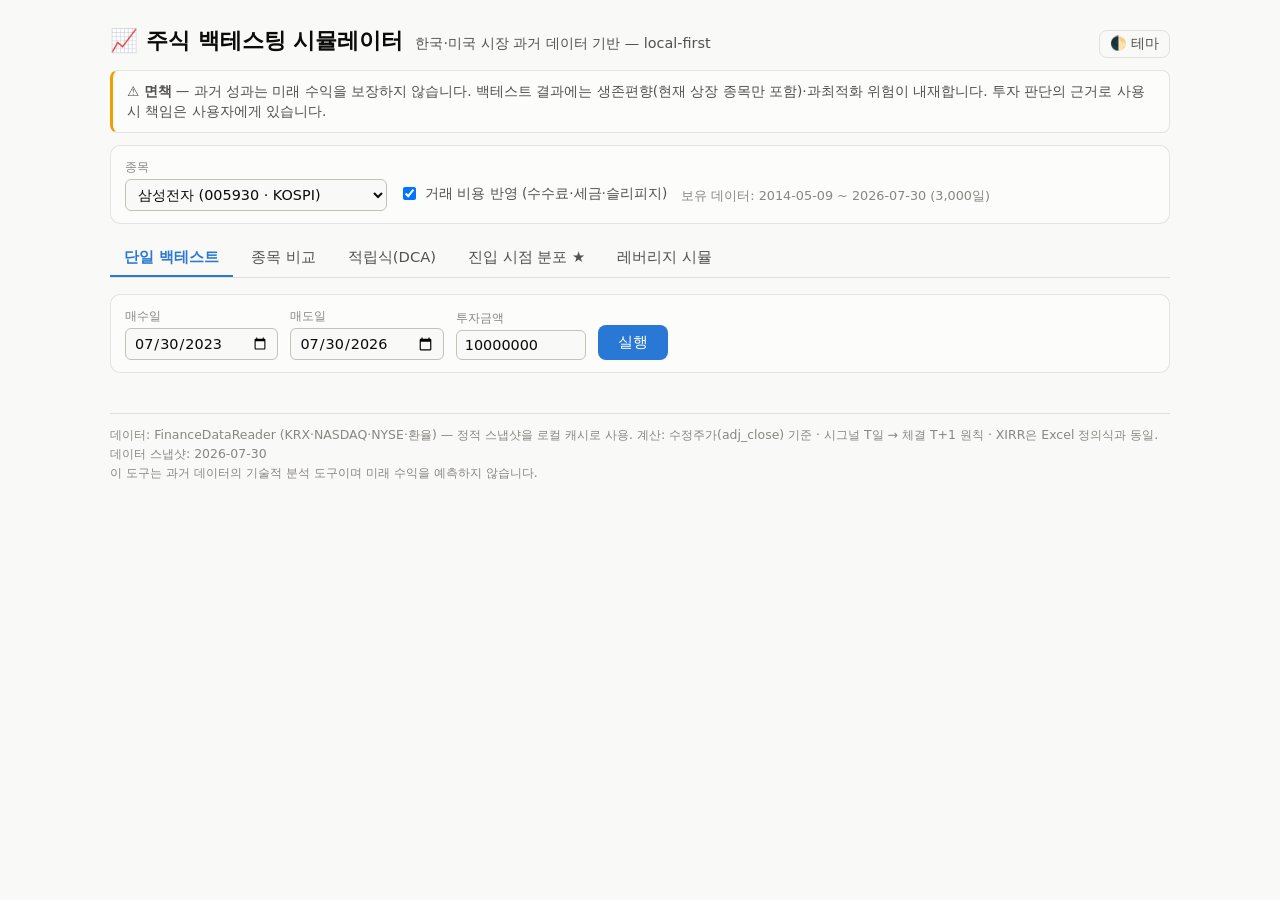
==== docs/index.html @ bcd96896 "주식 백테스팅 시뮬레이터 구현 + GitHub Pages 웹앱 명세서 기반 구현: - src/engine: 순수 계산 엔진 (metrics/backtest/dca/distribut" ====
<!DOCTYPE html>
<html lang="ko">
<head>
<meta charset="utf-8">
<meta name="viewport" content="width=device-width, initial-scale=1">
<title>주식 백테스팅 시뮬레이터</title>
<link rel="stylesheet" href="css/style.css">
<script src="js/plotly.min.js" charset="utf-8"></script>
</head>
<body>
<div class="wrap">
  <header>
    <h1>📈 주식 백테스팅 시뮬레이터</h1>
    <span class="sub">한국·미국 시장 과거 데이터 기반 — local-first</span>
    <button id="themeToggle" title="테마 전환">🌓 테마</button>
  </header>

  <div class="disclaimer">
    ⚠️ <strong>면책</strong> — 과거 성과는 미래 수익을 보장하지 않습니다.
    백테스트 결과에는 생존편향(현재 상장 종목만 포함)·과최적화 위험이 내재합니다.
    투자 판단의 근거로 사용 시 책임은 사용자에게 있습니다.
  </div>

  <div class="controls">
    <div class="field">
      <label for="tickerSel">종목</label>
      <select id="tickerSel"></select>
    </div>
    <label class="check"><input type="checkbox" id="useCosts" checked> 거래 비용 반영 (수수료·세금·슬리피지)</label>
    <span class="note" id="dataRange"></span>
  </div>

  <nav class="tabs" id="tabs">
    <button data-tab="bt" class="active">단일 백테스트</button>
    <button data-tab="cmp">종목 비교</button>
    <button data-tab="dca">적립식(DCA)</button>
    <button data-tab="dist">진입 시점 분포 ★</button>
    <button data-tab="lev">레버리지 시뮬</button>
  </nav>

  <!-- Phase 1: 단일 백테스트 -->
  <section class="panel active" id="panel-bt">
    <div class="controls">
      <div class="field"><label>매수일</label><input type="date" id="btBuy"></div>
      <div class="field"><label>매도일</label><input type="date" id="btSell"></div>
      <div class="field"><label>투자금액</label><input type="number" id="btAmount" value="10000000" step="1000000"></div>
      <button class="run-btn" id="btRun">실행</button>
    </div>
    <div id="btOut"></div>
  </section>

  <!-- Phase 2: 종목 비교 -->
  <section class="panel" id="panel-cmp">
    <p class="note">최대 4개 종목을 동일 시작점(=100)으로 정규화해 비교합니다. 통화가 섞이면 기준통화로 환산합니다.</p>
    <div class="pill-row" id="cmpPills"></div>
    <div class="controls">
      <div class="field"><label>시작일</label><input type="date" id="cmpStart"></div>
      <div class="field"><label>기준통화</label>
        <select id="cmpCcy"><option value="KRW">KRW</option><option value="USD">USD</option></select>
      </div>
      <button class="run-btn" id="cmpRun">비교 실행</button>
    </div>
    <div id="cmpOut"></div>
  </section>

  <!-- Phase 2: DCA -->
  <section class="panel" id="panel-dca">
    <div class="controls">
      <div class="field"><label>시작일</label><input type="date" id="dcaStart"></div>
      <div class="field"><label>종료일</label><input type="date" id="dcaEnd"></div>
      <div class="field"><label>주기</label>
        <select id="dcaFreq">
          <option value="monthly">매월</option>
          <option value="weekly">매주</option>
          <option value="quarterly">매분기</option>
        </select>
      </div>
      <div class="field"><label>회차당 금액</label><input type="number" id="dcaAmount" value="500000" step="100000"></div>
      <label class="check"><input type="checkbox" id="dcaFrac" checked> 소수점 매수 허용</label>
      <button class="run-btn" id="dcaRun">실행</button>
    </div>
    <div id="dcaOut"></div>
  </section>

  <!-- Phase 3: 분포 -->
  <section class="panel" id="panel-dist">
    <p class="note">"이 종목을 N개월 보유했다면?" — 과거 <em>모든</em> 진입 시점에 대해 백테스트하여
      단일 시나리오 체리피킹을 구조적으로 차단합니다.</p>
    <div class="controls">
      <div class="field"><label>보유기간 (개월)</label><input type="number" id="distMonths" value="12" min="1" max="120"></div>
      <button class="run-btn" id="distRun">분석 실행</button>
    </div>
    <div id="distOut"></div>
  </section>

  <!-- Phase 3: 레버리지 -->
  <section class="panel" id="panel-lev">
    <p class="note">일간 리밸런싱 구조를 재현해 <strong>변동성 감쇄(volatility decay)</strong>를 정량화합니다.
      "기초자산 × 배율"과 실제 레버리지 상품 성과의 괴리를 확인하세요.</p>
    <div class="controls">
      <div class="field"><label>배율</label>
        <select id="levX"><option value="1.5">1.5x</option><option value="2" selected>2x</option><option value="3">3x</option></select>
      </div>
      <div class="field"><label>연 보수 (%)</label><input type="number" id="levER" value="0.64" step="0.1"></div>
      <div class="field"><label>차입비용 연 (%)</label><input type="number" id="levFR" value="3.5" step="0.5"></div>
      <div class="field"><label>과거 N년</label><input type="number" id="levYears" value="5" min="1" max="20"></div>
      <button class="run-btn" id="levRun">실행</button>
    </div>
    <div id="levOut"></div>
    <div class="controls">
      <div class="field"><label>손익분기 계산기 — 현재 손실률 (%)</label><input type="number" id="beLoss" value="30" min="0" max="95"></div>
      <button class="run-btn" id="beRun">계산</button>
    </div>
    <div id="beOut"></div>
  </section>

  <footer>
    데이터: FinanceDataReader (KRX·NASDAQ·NYSE·환율) — 정적 스냅샷을 로컬 캐시로 사용.
    계산: 수정주가(adj_close) 기준 · 시그널 T일 → 체결 T+1 원칙 · XIRR은 Excel 정의식과 동일.
    <span id="genDate"></span><br>
    이 도구는 과거 데이터의 기술적 분석 도구이며 미래 수익을 예측하지 않습니다.
  </footer>
</div>
<script src="js/engine.js"></script>
<script src="js/app.js"></script>
</body>
</html>
---- docs/css/style.css ----
/* 주식 백테스팅 시뮬레이터 — GitHub Pages 정적 웹앱 */
:root {
  color-scheme: light;
  --page: #f9f9f7;
  --surface: #fcfcfb;
  --ink: #0b0b0b;
  --ink-2: #52514e;
  --muted: #898781;
  --grid: #e1e0d9;
  --baseline: #c3c2b7;
  --border: rgba(11, 11, 11, 0.10);
  --series-1: #2a78d6;
  --series-2: #eb6834;
  --series-3: #1baf7a;
  --series-4: #eda100;
  --good: #006300;
  --bad: #d03b3b;
  --accent: #2a78d6;
}
@media (prefers-color-scheme: dark) {
  :root:not([data-theme="light"]) {
    color-scheme: dark;
    --page: #0d0d0d;
    --surface: #1a1a19;
    --ink: #ffffff;
    --ink-2: #c3c2b7;
    --muted: #898781;
    --grid: #2c2c2a;
    --baseline: #383835;
    --border: rgba(255, 255, 255, 0.10);
    --series-1: #3987e5;
    --series-2: #d95926;
    --series-3: #199e70;
    --series-4: #c98500;
    --good: #0ca30c;
    --bad: #e66767;
    --accent: #3987e5;
  }
}
:root[data-theme="dark"] {
  color-scheme: dark;
  --page: #0d0d0d;
  --surface: #1a1a19;
  --ink: #ffffff;
  --ink-2: #c3c2b7;
  --muted: #898781;
  --grid: #2c2c2a;
  --baseline: #383835;
  --border: rgba(255, 255, 255, 0.10);
  --series-1: #3987e5;
  --series-2: #d95926;
  --series-3: #199e70;
  --series-4: #c98500;
  --good: #0ca30c;
  --bad: #e66767;
  --accent: #3987e5;
}

* { box-sizing: border-box; }
body {
  margin: 0;
  background: var(--page);
  color: var(--ink);
  font-family: system-ui, -apple-system, "Segoe UI", sans-serif;
  line-height: 1.5;
}
.wrap { max-width: 1100px; margin: 0 auto; padding: 16px 20px 60px; }

header { display: flex; align-items: baseline; gap: 12px; flex-wrap: wrap; margin: 8px 0 4px; }
header h1 { font-size: 1.4rem; margin: 0; }
header .sub { color: var(--ink-2); font-size: 0.9rem; }
#themeToggle {
  margin-left: auto; background: none; border: 1px solid var(--border);
  border-radius: 8px; padding: 4px 10px; cursor: pointer; color: var(--ink-2);
  font-size: 0.85rem;
}

.disclaimer {
  background: var(--surface); border: 1px solid var(--border);
  border-left: 3px solid var(--series-4);
  border-radius: 8px; padding: 10px 14px; font-size: 0.85rem; color: var(--ink-2);
  margin: 12px 0;
}

.controls {
  display: flex; gap: 12px; flex-wrap: wrap; align-items: flex-end;
  background: var(--surface); border: 1px solid var(--border);
  border-radius: 10px; padding: 12px 14px; margin-bottom: 16px;
}
.field { display: flex; flex-direction: column; gap: 3px; }
.field label { font-size: 0.75rem; color: var(--muted); }
select, input[type="date"], input[type="number"] {
  background: var(--page); color: var(--ink);
  border: 1px solid var(--baseline); border-radius: 6px;
  padding: 6px 8px; font-size: 0.9rem; font-family: inherit;
}
input[type="number"] { width: 130px; }
.check { display: flex; align-items: center; gap: 6px; font-size: 0.85rem; color: var(--ink-2); padding-bottom: 7px; }

.tabs { display: flex; gap: 4px; flex-wrap: wrap; border-bottom: 1px solid var(--grid); margin-bottom: 16px; }
.tabs button {
  background: none; border: none; border-bottom: 2px solid transparent;
  padding: 8px 14px; font-size: 0.92rem; cursor: pointer; color: var(--ink-2);
  font-family: inherit;
}
.tabs button.active { color: var(--accent); border-bottom-color: var(--accent); font-weight: 600; }
.panel { display: none; }
.panel.active { display: block; }

.run-btn {
  background: var(--accent); color: #fff; border: none; border-radius: 8px;
  padding: 8px 20px; font-size: 0.92rem; cursor: pointer; font-family: inherit;
}
.run-btn:hover { filter: brightness(1.08); }

.metrics { display: grid; grid-template-columns: repeat(auto-fit, minmax(150px, 1fr)); gap: 10px; margin: 16px 0; }
.tile {
  background: var(--surface); border: 1px solid var(--border); border-radius: 10px;
  padding: 12px 14px;
}
.tile .k { font-size: 0.75rem; color: var(--muted); }
.tile .v { font-size: 1.25rem; font-weight: 650; margin-top: 2px; }
.tile .v.pos { color: var(--good); }
.tile .v.neg { color: var(--bad); }
.tile .s { font-size: 0.75rem; color: var(--ink-2); margin-top: 2px; }

.chart {
  background: var(--surface); border: 1px solid var(--border); border-radius: 10px;
  padding: 8px; margin: 14px 0; min-height: 120px;
}
.note { font-size: 0.8rem; color: var(--muted); margin: 6px 2px; }
.error { color: var(--bad); font-size: 0.9rem; margin: 10px 0; }

table.simple { border-collapse: collapse; font-size: 0.85rem; margin: 10px 0; width: 100%; }
table.simple th, table.simple td {
  border-bottom: 1px solid var(--grid); padding: 6px 10px; text-align: right;
  font-variant-numeric: tabular-nums;
}
table.simple th:first-child, table.simple td:first-child { text-align: left; }
table.simple thead th { color: var(--muted); font-weight: 500; font-size: 0.78rem; }

.pill-row { display: flex; gap: 6px; flex-wrap: wrap; margin: 8px 0; }
.pill {
  border: 1px solid var(--baseline); background: var(--page); color: var(--ink-2);
  border-radius: 999px; padding: 3px 12px; font-size: 0.82rem; cursor: pointer;
  font-family: inherit;
}
.pill.on { background: var(--accent); border-color: var(--accent); color: #fff; }

footer { margin-top: 40px; font-size: 0.78rem; color: var(--muted); border-top: 1px solid var(--grid); padding-top: 12px; }
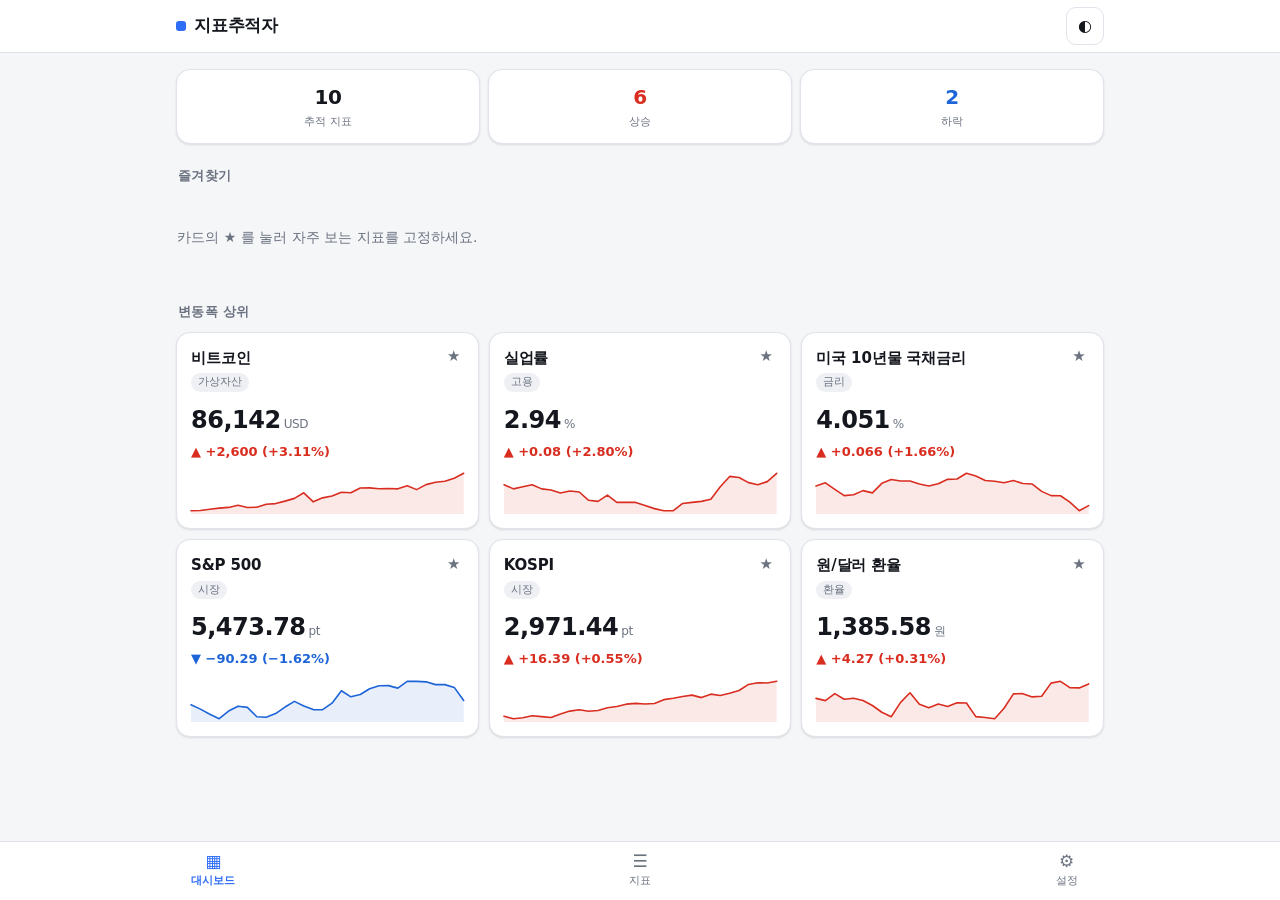
==== commit 8895c708: "지표추적자 기본 웹앱 구현 모바일 우선 정적 웹앱 골격. 빌드 도구·외부 라이브러리 없이 동작한다.  - 대시보드(요약/즐겨찾기/변동폭 상위), 지표 목록(검색+카테고리 필터), " ====
--- a/docs/index.html
+++ b/docs/index.html
@@ -1,127 +1,136 @@
-<!DOCTYPE html>
+<!doctype html>
 <html lang="ko">
 <head>
-<meta charset="utf-8">
-<meta name="viewport" content="width=device-width, initial-scale=1">
-<title>주식 백테스팅 시뮬레이터</title>
-<link rel="stylesheet" href="css/style.css">
-<script src="js/plotly.min.js" charset="utf-8"></script>
+  <meta charset="utf-8" />
+  <meta name="viewport" content="width=device-width, initial-scale=1, viewport-fit=cover" />
+  <title>지표추적자</title>
+  <meta name="description" content="시장·금리·물가 지표를 한 화면에서 추적하는 모바일 우선 웹앱" />
+  <meta name="color-scheme" content="light dark" />
+  <meta name="theme-color" content="#ffffff" media="(prefers-color-scheme: light)" />
+  <meta name="theme-color" content="#0f1115" media="(prefers-color-scheme: dark)" />
+  <meta name="apple-mobile-web-app-capable" content="yes" />
+  <meta name="apple-mobile-web-app-title" content="지표추적자" />
+
+  <link rel="manifest" href="./manifest.webmanifest" />
+  <link rel="icon" href="./icons/icon.svg" type="image/svg+xml" />
+  <link rel="apple-touch-icon" href="./icons/icon.svg" />
+  <link rel="stylesheet" href="./css/style.css" />
+
+  <script>
+    // 첫 페인트 전에 테마를 적용해 깜빡임을 막는다.
+    try {
+      const t = localStorage.getItem('jp.theme');
+      if (t === 'light' || t === 'dark') document.documentElement.dataset.theme = t;
+    } catch (_) {}
+  </script>
 </head>
 <body>
-<div class="wrap">
-  <header>
-    <h1>📈 주식 백테스팅 시뮬레이터</h1>
-    <span class="sub">한국·미국 시장 과거 데이터 기반 — local-first</span>
-    <button id="themeToggle" title="테마 전환">🌓 테마</button>
+  <a class="skip-link" href="#main">본문 바로가기</a>
+
+  <header class="appbar">
+    <div class="appbar__inner">
+      <h1 class="appbar__title">
+        <span class="appbar__mark" aria-hidden="true"></span>
+        지표추적자
+      </h1>
+      <button id="themeToggle" class="icon-btn" type="button" aria-label="테마 변경">
+        <span class="icon-btn__glyph" aria-hidden="true">◐</span>
+      </button>
+    </div>
   </header>
 
-  <div class="disclaimer">
-    ⚠️ <strong>면책</strong> — 과거 성과는 미래 수익을 보장하지 않습니다.
-    백테스트 결과에는 생존편향(현재 상장 종목만 포함)·과최적화 위험이 내재합니다.
-    투자 판단의 근거로 사용 시 책임은 사용자에게 있습니다.
-  </div>
+  <main id="main" class="main">
+    <!-- 대시보드 -->
+    <section id="view-dashboard" class="view" role="tabpanel" aria-labelledby="tab-dashboard" tabindex="-1">
+      <div class="stat-row" id="statRow"></div>
 
-  <div class="controls">
-    <div class="field">
-      <label for="tickerSel">종목</label>
-      <select id="tickerSel"></select>
-    </div>
-    <label class="check"><input type="checkbox" id="useCosts" checked> 거래 비용 반영 (수수료·세금·슬리피지)</label>
-    <span class="note" id="dataRange"></span>
-  </div>
+      <h2 class="section-title">
+        즐겨찾기
+        <span class="section-title__hint" id="pinnedCount"></span>
+      </h2>
+      <div id="pinnedGrid" class="grid"></div>
 
-  <nav class="tabs" id="tabs">
-    <button data-tab="bt" class="active">단일 백테스트</button>
-    <button data-tab="cmp">종목 비교</button>
-    <button data-tab="dca">적립식(DCA)</button>
-    <button data-tab="dist">진입 시점 분포 ★</button>
-    <button data-tab="lev">레버리지 시뮬</button>
+      <h2 class="section-title">변동폭 상위</h2>
+      <div id="moversGrid" class="grid"></div>
+    </section>
+
+    <!-- 지표 목록 -->
+    <section id="view-list" class="view" role="tabpanel" aria-labelledby="tab-list" tabindex="-1" hidden>
+      <div class="search">
+        <span class="search__icon" aria-hidden="true">⌕</span>
+        <input id="searchInput" class="search__input" type="search" placeholder="지표 검색"
+               autocomplete="off" aria-label="지표 검색" />
+      </div>
+
+      <div id="chipBar" class="chipbar" role="group" aria-label="카테고리 필터"></div>
+
+      <div id="listGrid" class="grid"></div>
+      <p id="emptyState" class="empty" hidden>조건에 맞는 지표가 없습니다.</p>
+    </section>
+
+    <!-- 설정 -->
+    <section id="view-settings" class="view" role="tabpanel" aria-labelledby="tab-settings" tabindex="-1" hidden>
+      <h2 class="section-title">화면</h2>
+      <div class="panel">
+        <div class="row">
+          <span class="row__label">테마</span>
+          <div class="segmented" id="themeSegmented" role="group" aria-label="테마 선택">
+            <button type="button" data-theme-value="system">시스템</button>
+            <button type="button" data-theme-value="light">라이트</button>
+            <button type="button" data-theme-value="dark">다크</button>
+          </div>
+        </div>
+      </div>
+
+      <h2 class="section-title">데이터</h2>
+      <div class="panel">
+        <div class="row">
+          <span class="row__label">기준일</span>
+          <span class="row__value" id="metaUpdatedAt">—</span>
+        </div>
+        <div class="row">
+          <span class="row__label">출처</span>
+          <span class="row__value" id="metaSource">—</span>
+        </div>
+        <div class="row">
+          <span class="row__label">지표 수</span>
+          <span class="row__value" id="metaCount">—</span>
+        </div>
+      </div>
+
+      <h2 class="section-title">저장된 항목</h2>
+      <div class="panel">
+        <button id="resetPins" class="btn btn--danger" type="button">즐겨찾기 초기화</button>
+      </div>
+
+      <p class="foot">지표추적자 · 표시된 값은 샘플 데이터이며 실제 시세가 아닙니다.</p>
+    </section>
+  </main>
+
+  <nav class="tabbar" role="tablist" aria-label="주요 화면">
+    <button id="tab-dashboard" class="tab" role="tab" type="button"
+            aria-selected="true" aria-controls="view-dashboard" data-view="dashboard">
+      <span class="tab__glyph" aria-hidden="true">▦</span>
+      <span class="tab__label">대시보드</span>
+    </button>
+    <button id="tab-list" class="tab" role="tab" type="button"
+            aria-selected="false" aria-controls="view-list" data-view="list" tabindex="-1">
+      <span class="tab__glyph" aria-hidden="true">☰</span>
+      <span class="tab__label">지표</span>
+    </button>
+    <button id="tab-settings" class="tab" role="tab" type="button"
+            aria-selected="false" aria-controls="view-settings" data-view="settings" tabindex="-1">
+      <span class="tab__glyph" aria-hidden="true">⚙</span>
+      <span class="tab__label">설정</span>
+    </button>
   </nav>
 
-  <!-- Phase 1: 단일 백테스트 -->
-  <section class="panel active" id="panel-bt">
-    <div class="controls">
-      <div class="field"><label>매수일</label><input type="date" id="btBuy"></div>
-      <div class="field"><label>매도일</label><input type="date" id="btSell"></div>
-      <div class="field"><label>투자금액</label><input type="number" id="btAmount" value="10000000" step="1000000"></div>
-      <button class="run-btn" id="btRun">실행</button>
-    </div>
-    <div id="btOut"></div>
-  </section>
+  <dialog id="detailDialog" class="sheet" aria-label="지표 상세">
+    <div class="sheet__inner" id="detailBody"></div>
+  </dialog>
 
-  <!-- Phase 2: 종목 비교 -->
-  <section class="panel" id="panel-cmp">
-    <p class="note">최대 4개 종목을 동일 시작점(=100)으로 정규화해 비교합니다. 통화가 섞이면 기준통화로 환산합니다.</p>
-    <div class="pill-row" id="cmpPills"></div>
-    <div class="controls">
-      <div class="field"><label>시작일</label><input type="date" id="cmpStart"></div>
-      <div class="field"><label>기준통화</label>
-        <select id="cmpCcy"><option value="KRW">KRW</option><option value="USD">USD</option></select>
-      </div>
-      <button class="run-btn" id="cmpRun">비교 실행</button>
-    </div>
-    <div id="cmpOut"></div>
-  </section>
+  <div id="toast" class="toast" role="status" aria-live="polite" hidden></div>
 
-  <!-- Phase 2: DCA -->
-  <section class="panel" id="panel-dca">
-    <div class="controls">
-      <div class="field"><label>시작일</label><input type="date" id="dcaStart"></div>
-      <div class="field"><label>종료일</label><input type="date" id="dcaEnd"></div>
-      <div class="field"><label>주기</label>
-        <select id="dcaFreq">
-          <option value="monthly">매월</option>
-          <option value="weekly">매주</option>
-          <option value="quarterly">매분기</option>
-        </select>
-      </div>
-      <div class="field"><label>회차당 금액</label><input type="number" id="dcaAmount" value="500000" step="100000"></div>
-      <label class="check"><input type="checkbox" id="dcaFrac" checked> 소수점 매수 허용</label>
-      <button class="run-btn" id="dcaRun">실행</button>
-    </div>
-    <div id="dcaOut"></div>
-  </section>
-
-  <!-- Phase 3: 분포 -->
-  <section class="panel" id="panel-dist">
-    <p class="note">"이 종목을 N개월 보유했다면?" — 과거 <em>모든</em> 진입 시점에 대해 백테스트하여
-      단일 시나리오 체리피킹을 구조적으로 차단합니다.</p>
-    <div class="controls">
-      <div class="field"><label>보유기간 (개월)</label><input type="number" id="distMonths" value="12" min="1" max="120"></div>
-      <button class="run-btn" id="distRun">분석 실행</button>
-    </div>
-    <div id="distOut"></div>
-  </section>
-
-  <!-- Phase 3: 레버리지 -->
-  <section class="panel" id="panel-lev">
-    <p class="note">일간 리밸런싱 구조를 재현해 <strong>변동성 감쇄(volatility decay)</strong>를 정량화합니다.
-      "기초자산 × 배율"과 실제 레버리지 상품 성과의 괴리를 확인하세요.</p>
-    <div class="controls">
-      <div class="field"><label>배율</label>
-        <select id="levX"><option value="1.5">1.5x</option><option value="2" selected>2x</option><option value="3">3x</option></select>
-      </div>
-      <div class="field"><label>연 보수 (%)</label><input type="number" id="levER" value="0.64" step="0.1"></div>
-      <div class="field"><label>차입비용 연 (%)</label><input type="number" id="levFR" value="3.5" step="0.5"></div>
-      <div class="field"><label>과거 N년</label><input type="number" id="levYears" value="5" min="1" max="20"></div>
-      <button class="run-btn" id="levRun">실행</button>
-    </div>
-    <div id="levOut"></div>
-    <div class="controls">
-      <div class="field"><label>손익분기 계산기 — 현재 손실률 (%)</label><input type="number" id="beLoss" value="30" min="0" max="95"></div>
-      <button class="run-btn" id="beRun">계산</button>
-    </div>
-    <div id="beOut"></div>
-  </section>
-
-  <footer>
-    데이터: FinanceDataReader (KRX·NASDAQ·NYSE·환율) — 정적 스냅샷을 로컬 캐시로 사용.
-    계산: 수정주가(adj_close) 기준 · 시그널 T일 → 체결 T+1 원칙 · XIRR은 Excel 정의식과 동일.
-    <span id="genDate"></span><br>
-    이 도구는 과거 데이터의 기술적 분석 도구이며 미래 수익을 예측하지 않습니다.
-  </footer>
-</div>
-<script src="js/engine.js"></script>
-<script src="js/app.js"></script>
+  <script type="module" src="./js/app.js"></script>
 </body>
 </html>
--- a/docs/css/style.css
+++ b/docs/css/style.css
@@ -1,150 +1,622 @@
-/* 주식 백테스팅 시뮬레이터 — GitHub Pages 정적 웹앱 */
+/* ==========================================================================
+   지표추적자 — 모바일 우선 스타일
+   ========================================================================== */
+
+/* --- 토큰 -------------------------------------------------------------- */
+
 :root {
-  color-scheme: light;
-  --page: #f9f9f7;
-  --surface: #fcfcfb;
-  --ink: #0b0b0b;
-  --ink-2: #52514e;
-  --muted: #898781;
-  --grid: #e1e0d9;
-  --baseline: #c3c2b7;
-  --border: rgba(11, 11, 11, 0.10);
-  --series-1: #2a78d6;
-  --series-2: #eb6834;
-  --series-3: #1baf7a;
-  --series-4: #eda100;
-  --good: #006300;
-  --bad: #d03b3b;
-  --accent: #2a78d6;
-}
+  --bg: #f5f6f8;
+  --surface: #ffffff;
+  --surface-2: #eef0f4;
+  --border: #e0e3ea;
+  --text: #14171d;
+  --muted: #6b7280;
+  --accent: #2f6df6;
+  --accent-soft: #e6edfe;
+  /* 국내 관례: 상승 빨강 / 하락 파랑 */
+  --up: #d92d20;
+  --down: #1d64d8;
+  --flat: #6b7280;
+  --shadow: 0 1px 2px rgb(16 24 40 / 6%), 0 1px 3px rgb(16 24 40 / 6%);
+  --radius: 14px;
+  --tabbar-h: 58px;
+}
+
 @media (prefers-color-scheme: dark) {
-  :root:not([data-theme="light"]) {
-    color-scheme: dark;
-    --page: #0d0d0d;
-    --surface: #1a1a19;
-    --ink: #ffffff;
-    --ink-2: #c3c2b7;
-    --muted: #898781;
-    --grid: #2c2c2a;
-    --baseline: #383835;
-    --border: rgba(255, 255, 255, 0.10);
-    --series-1: #3987e5;
-    --series-2: #d95926;
-    --series-3: #199e70;
-    --series-4: #c98500;
-    --good: #0ca30c;
-    --bad: #e66767;
-    --accent: #3987e5;
+  :root:not([data-theme='light']) {
+    --bg: #0f1115;
+    --surface: #171a21;
+    --surface-2: #1f232c;
+    --border: #2a2f3a;
+    --text: #e8eaf0;
+    --muted: #98a1b3;
+    --accent: #6f9bff;
+    --accent-soft: #1c2740;
+    --up: #ff6b5e;
+    --down: #6fa8ff;
+    --flat: #98a1b3;
+    --shadow: none;
   }
 }
-:root[data-theme="dark"] {
-  color-scheme: dark;
-  --page: #0d0d0d;
-  --surface: #1a1a19;
-  --ink: #ffffff;
-  --ink-2: #c3c2b7;
-  --muted: #898781;
-  --grid: #2c2c2a;
-  --baseline: #383835;
-  --border: rgba(255, 255, 255, 0.10);
-  --series-1: #3987e5;
-  --series-2: #d95926;
-  --series-3: #199e70;
-  --series-4: #c98500;
-  --good: #0ca30c;
-  --bad: #e66767;
-  --accent: #3987e5;
-}
+
+:root[data-theme='dark'] {
+  --bg: #0f1115;
+  --surface: #171a21;
+  --surface-2: #1f232c;
+  --border: #2a2f3a;
+  --text: #e8eaf0;
+  --muted: #98a1b3;
+  --accent: #6f9bff;
+  --accent-soft: #1c2740;
+  --up: #ff6b5e;
+  --down: #6fa8ff;
+  --flat: #98a1b3;
+  --shadow: none;
+}
+
+/* --- 기본 -------------------------------------------------------------- */
 
 * { box-sizing: border-box; }
+
+/* .grid / .view 등 display 를 지정한 요소에도 hidden 이 확실히 먹도록 한다. */
+[hidden] { display: none !important; }
+
+html {
+  -webkit-text-size-adjust: 100%;
+}
+
 body {
   margin: 0;
-  background: var(--page);
-  color: var(--ink);
-  font-family: system-ui, -apple-system, "Segoe UI", sans-serif;
+  background: var(--bg);
+  color: var(--text);
+  font-family: system-ui, -apple-system, 'Apple SD Gothic Neo', 'Pretendard',
+    'Noto Sans KR', 'Malgun Gothic', sans-serif;
+  font-size: 15px;
   line-height: 1.5;
-}
-.wrap { max-width: 1100px; margin: 0 auto; padding: 16px 20px 60px; }
-
-header { display: flex; align-items: baseline; gap: 12px; flex-wrap: wrap; margin: 8px 0 4px; }
-header h1 { font-size: 1.4rem; margin: 0; }
-header .sub { color: var(--ink-2); font-size: 0.9rem; }
-#themeToggle {
-  margin-left: auto; background: none; border: 1px solid var(--border);
-  border-radius: 8px; padding: 4px 10px; cursor: pointer; color: var(--ink-2);
-  font-size: 0.85rem;
-}
-
-.disclaimer {
-  background: var(--surface); border: 1px solid var(--border);
-  border-left: 3px solid var(--series-4);
-  border-radius: 8px; padding: 10px 14px; font-size: 0.85rem; color: var(--ink-2);
-  margin: 12px 0;
-}
-
-.controls {
-  display: flex; gap: 12px; flex-wrap: wrap; align-items: flex-end;
-  background: var(--surface); border: 1px solid var(--border);
-  border-radius: 10px; padding: 12px 14px; margin-bottom: 16px;
-}
-.field { display: flex; flex-direction: column; gap: 3px; }
-.field label { font-size: 0.75rem; color: var(--muted); }
-select, input[type="date"], input[type="number"] {
-  background: var(--page); color: var(--ink);
-  border: 1px solid var(--baseline); border-radius: 6px;
-  padding: 6px 8px; font-size: 0.9rem; font-family: inherit;
-}
-input[type="number"] { width: 130px; }
-.check { display: flex; align-items: center; gap: 6px; font-size: 0.85rem; color: var(--ink-2); padding-bottom: 7px; }
-
-.tabs { display: flex; gap: 4px; flex-wrap: wrap; border-bottom: 1px solid var(--grid); margin-bottom: 16px; }
-.tabs button {
-  background: none; border: none; border-bottom: 2px solid transparent;
-  padding: 8px 14px; font-size: 0.92rem; cursor: pointer; color: var(--ink-2);
-  font-family: inherit;
-}
-.tabs button.active { color: var(--accent); border-bottom-color: var(--accent); font-weight: 600; }
-.panel { display: none; }
-.panel.active { display: block; }
-
-.run-btn {
-  background: var(--accent); color: #fff; border: none; border-radius: 8px;
-  padding: 8px 20px; font-size: 0.92rem; cursor: pointer; font-family: inherit;
-}
-.run-btn:hover { filter: brightness(1.08); }
-
-.metrics { display: grid; grid-template-columns: repeat(auto-fit, minmax(150px, 1fr)); gap: 10px; margin: 16px 0; }
-.tile {
-  background: var(--surface); border: 1px solid var(--border); border-radius: 10px;
-  padding: 12px 14px;
-}
-.tile .k { font-size: 0.75rem; color: var(--muted); }
-.tile .v { font-size: 1.25rem; font-weight: 650; margin-top: 2px; }
-.tile .v.pos { color: var(--good); }
-.tile .v.neg { color: var(--bad); }
-.tile .s { font-size: 0.75rem; color: var(--ink-2); margin-top: 2px; }
-
-.chart {
-  background: var(--surface); border: 1px solid var(--border); border-radius: 10px;
-  padding: 8px; margin: 14px 0; min-height: 120px;
-}
-.note { font-size: 0.8rem; color: var(--muted); margin: 6px 2px; }
-.error { color: var(--bad); font-size: 0.9rem; margin: 10px 0; }
-
-table.simple { border-collapse: collapse; font-size: 0.85rem; margin: 10px 0; width: 100%; }
-table.simple th, table.simple td {
-  border-bottom: 1px solid var(--grid); padding: 6px 10px; text-align: right;
+  /* 하단 탭바 + iOS 홈 인디케이터 영역만큼 여백 확보 */
+  padding-bottom: calc(var(--tabbar-h) + env(safe-area-inset-bottom));
+  -webkit-font-smoothing: antialiased;
+}
+
+h1, h2, h3 { margin: 0; font-weight: 600; }
+button { font: inherit; color: inherit; }
+
+.skip-link {
+  position: absolute;
+  left: -9999px;
+}
+.skip-link:focus {
+  left: 12px;
+  top: 12px;
+  z-index: 100;
+  padding: 8px 14px;
+  background: var(--accent);
+  color: #fff;
+  border-radius: 8px;
+}
+
+:where(button, input, [tabindex]):focus-visible {
+  outline: 2px solid var(--accent);
+  outline-offset: 2px;
+}
+
+/* --- 상단 바 ----------------------------------------------------------- */
+
+.appbar {
+  position: sticky;
+  top: 0;
+  z-index: 20;
+  /* backdrop-filter 미지원 환경에서는 반투명 배경 뒤 내용이 그대로 비쳐 읽힌다.
+     고정 바는 불투명하게 두어 어디서나 동일하게 보이도록 한다. */
+  background: var(--surface);
+  border-bottom: 1px solid var(--border);
+  padding-top: env(safe-area-inset-top);
+}
+
+.appbar__inner {
+  max-width: 960px;
+  margin: 0 auto;
+  height: 52px;
+  padding: 0 16px;
+  display: flex;
+  align-items: center;
+  justify-content: space-between;
+  gap: 12px;
+}
+
+.appbar__title {
+  display: flex;
+  align-items: center;
+  gap: 8px;
+  font-size: 17px;
+  letter-spacing: -0.01em;
+}
+
+.appbar__mark {
+  width: 10px;
+  height: 10px;
+  border-radius: 3px;
+  background: var(--accent);
+}
+
+.icon-btn {
+  width: 38px;
+  height: 38px;
+  display: grid;
+  place-items: center;
+  border: 1px solid var(--border);
+  border-radius: 10px;
+  background: var(--surface);
+  cursor: pointer;
+}
+.icon-btn:active { background: var(--surface-2); }
+.icon-btn__glyph { font-size: 16px; line-height: 1; }
+
+/* --- 레이아웃 ---------------------------------------------------------- */
+
+.main {
+  max-width: 960px;
+  margin: 0 auto;
+  padding: 12px 16px 28px;
+}
+
+.view:focus { outline: none; }
+
+.section-title {
+  display: flex;
+  align-items: baseline;
+  justify-content: space-between;
+  gap: 8px;
+  margin: 22px 2px 10px;
+  font-size: 13px;
+  font-weight: 600;
+  color: var(--muted);
+  letter-spacing: 0.02em;
+}
+.section-title:first-child { margin-top: 6px; }
+.section-title__hint { font-weight: 400; font-size: 12px; }
+
+.grid {
+  display: grid;
+  grid-template-columns: 1fr;
+  gap: 10px;
+}
+
+@media (min-width: 560px) {
+  .grid { grid-template-columns: repeat(2, 1fr); }
+}
+@media (min-width: 860px) {
+  .grid { grid-template-columns: repeat(3, 1fr); }
+}
+
+/* --- 요약 통계 --------------------------------------------------------- */
+
+.stat-row {
+  display: grid;
+  grid-template-columns: repeat(3, 1fr);
+  gap: 8px;
+  margin-top: 4px;
+}
+
+.stat {
+  background: var(--surface);
+  border: 1px solid var(--border);
+  border-radius: var(--radius);
+  padding: 12px 10px;
+  text-align: center;
+  box-shadow: var(--shadow);
+}
+.stat__value {
+  font-size: 20px;
+  font-weight: 650;
   font-variant-numeric: tabular-nums;
-}
-table.simple th:first-child, table.simple td:first-child { text-align: left; }
-table.simple thead th { color: var(--muted); font-weight: 500; font-size: 0.78rem; }
-
-.pill-row { display: flex; gap: 6px; flex-wrap: wrap; margin: 8px 0; }
-.pill {
-  border: 1px solid var(--baseline); background: var(--page); color: var(--ink-2);
-  border-radius: 999px; padding: 3px 12px; font-size: 0.82rem; cursor: pointer;
-  font-family: inherit;
-}
-.pill.on { background: var(--accent); border-color: var(--accent); color: #fff; }
-
-footer { margin-top: 40px; font-size: 0.78rem; color: var(--muted); border-top: 1px solid var(--grid); padding-top: 12px; }
+  letter-spacing: -0.02em;
+}
+.stat__label {
+  margin-top: 2px;
+  font-size: 11px;
+  color: var(--muted);
+}
+
+/* --- 지표 카드 --------------------------------------------------------- */
+
+.card {
+  position: relative;
+  background: var(--surface);
+  border: 1px solid var(--border);
+  border-radius: var(--radius);
+  box-shadow: var(--shadow);
+  transition: border-color 120ms ease;
+}
+@media (hover: hover) {
+  .card:hover { border-color: color-mix(in srgb, var(--accent) 45%, var(--border)); }
+}
+
+/* 카드 본문 전체가 상세 시트를 여는 버튼이다. ★ 버튼과 중첩되지 않도록 분리한다. */
+.card__main {
+  display: block;
+  width: 100%;
+  padding: 14px;
+  text-align: left;
+  color: inherit;
+  background: none;
+  border: 0;
+  border-radius: var(--radius);
+  cursor: pointer;
+  transition: transform 120ms ease;
+}
+.card__main:active { transform: scale(0.99); }
+
+.card__head {
+  display: flex;
+  align-items: flex-start;
+  justify-content: space-between;
+  gap: 8px;
+  padding-right: 26px; /* ★ 버튼 자리 */
+}
+
+.card__name {
+  display: block;
+  font-size: 15px;
+  font-weight: 600;
+  letter-spacing: -0.01em;
+}
+
+.card__cat {
+  display: inline-block;
+  margin-top: 3px;
+  padding: 1px 7px;
+  font-size: 11px;
+  color: var(--muted);
+  background: var(--surface-2);
+  border-radius: 999px;
+}
+
+.pin {
+  position: absolute;
+  top: 9px;
+  right: 9px;
+  flex: none;
+  width: 30px;
+  height: 30px;
+  display: grid;
+  place-items: center;
+  font-size: 15px;
+  line-height: 1;
+  color: var(--muted);
+  background: none;
+  border: 0;
+  border-radius: 8px;
+  cursor: pointer;
+}
+.pin[aria-pressed='true'] { color: #f0a12c; }
+.pin:active { background: var(--surface-2); }
+
+.card__value {
+  display: block;
+  margin-top: 10px;
+  font-size: 24px;
+  font-weight: 650;
+  font-variant-numeric: tabular-nums;
+  letter-spacing: -0.02em;
+}
+.card__unit {
+  margin-left: 3px;
+  font-size: 12px;
+  font-weight: 500;
+  color: var(--muted);
+}
+
+.delta {
+  display: inline-flex;
+  align-items: center;
+  gap: 4px;
+  margin-top: 4px;
+  font-size: 13px;
+  font-weight: 600;
+  font-variant-numeric: tabular-nums;
+}
+.delta--up { color: var(--up); }
+.delta--down { color: var(--down); }
+.delta--flat { color: var(--flat); }
+
+.spark {
+  display: block;
+  width: 100%;
+  height: 44px;
+  margin-top: 8px;
+  overflow: visible;
+}
+/* 선/면 모두 currentColor 를 쓰므로 추세 색은 여기서만 정한다. */
+.spark--up { color: var(--up); }
+.spark--down { color: var(--down); }
+.spark--flat { color: var(--flat); }
+
+/* --- 검색 / 필터 ------------------------------------------------------- */
+
+.search {
+  position: relative;
+  margin-top: 4px;
+}
+.search__icon {
+  position: absolute;
+  left: 13px;
+  top: 50%;
+  transform: translateY(-50%);
+  color: var(--muted);
+  font-size: 17px;
+  pointer-events: none;
+}
+.search__input {
+  width: 100%;
+  height: 42px;
+  padding: 0 14px 0 36px;
+  font-size: 16px; /* iOS 자동 확대 방지 */
+  color: var(--text);
+  background: var(--surface);
+  border: 1px solid var(--border);
+  border-radius: 12px;
+  appearance: none;
+}
+.search__input::placeholder { color: var(--muted); }
+
+.chipbar {
+  display: flex;
+  gap: 7px;
+  margin: 12px 0 4px;
+  padding-bottom: 4px;
+  overflow-x: auto;
+  scrollbar-width: none;
+  -webkit-overflow-scrolling: touch;
+}
+.chipbar::-webkit-scrollbar { display: none; }
+
+.chip {
+  flex: none;
+  padding: 6px 13px;
+  font-size: 13px;
+  white-space: nowrap;
+  background: var(--surface);
+  border: 1px solid var(--border);
+  border-radius: 999px;
+  cursor: pointer;
+}
+.chip[aria-pressed='true'] {
+  color: var(--accent);
+  background: var(--accent-soft);
+  border-color: color-mix(in srgb, var(--accent) 40%, transparent);
+  font-weight: 600;
+}
+
+.empty {
+  margin: 32px 0;
+  text-align: center;
+  color: var(--muted);
+  font-size: 14px;
+}
+
+/* --- 설정 패널 --------------------------------------------------------- */
+
+.panel {
+  background: var(--surface);
+  border: 1px solid var(--border);
+  border-radius: var(--radius);
+  overflow: hidden;
+  box-shadow: var(--shadow);
+}
+
+.row {
+  display: flex;
+  align-items: center;
+  justify-content: space-between;
+  gap: 12px;
+  padding: 13px 14px;
+  border-bottom: 1px solid var(--border);
+}
+.row:last-child { border-bottom: 0; }
+.row__label { font-size: 14px; }
+.row__value {
+  font-size: 14px;
+  color: var(--muted);
+  font-variant-numeric: tabular-nums;
+  text-align: right;
+}
+
+.segmented {
+  display: flex;
+  padding: 2px;
+  background: var(--surface-2);
+  border-radius: 9px;
+}
+.segmented button {
+  padding: 5px 11px;
+  font-size: 13px;
+  color: var(--muted);
+  background: none;
+  border: 0;
+  border-radius: 7px;
+  cursor: pointer;
+}
+.segmented button[aria-pressed='true'] {
+  color: var(--text);
+  background: var(--surface);
+  font-weight: 600;
+  box-shadow: var(--shadow);
+}
+
+.btn {
+  width: 100%;
+  padding: 13px 14px;
+  font-size: 14px;
+  background: none;
+  border: 0;
+  cursor: pointer;
+  text-align: left;
+}
+.btn--danger { color: var(--up); }
+.btn:active { background: var(--surface-2); }
+
+.foot {
+  margin: 22px 2px 0;
+  font-size: 12px;
+  line-height: 1.6;
+  color: var(--muted);
+}
+
+/* --- 하단 탭바 --------------------------------------------------------- */
+
+.tabbar {
+  position: fixed;
+  left: 0;
+  right: 0;
+  bottom: 0;
+  z-index: 30;
+  display: flex;
+  /* 상단 바와 같은 이유로 불투명하게 유지한다. */
+  background: var(--surface);
+  border-top: 1px solid var(--border);
+  padding-bottom: env(safe-area-inset-bottom);
+}
+
+.tab {
+  flex: 1;
+  height: var(--tabbar-h);
+  display: flex;
+  flex-direction: column;
+  align-items: center;
+  justify-content: center;
+  gap: 3px;
+  color: var(--muted);
+  background: none;
+  border: 0;
+  cursor: pointer;
+}
+.tab__glyph { font-size: 17px; line-height: 1; }
+.tab__label { font-size: 11px; }
+.tab[aria-selected='true'] { color: var(--accent); }
+.tab[aria-selected='true'] .tab__label { font-weight: 600; }
+
+/* --- 상세 시트 --------------------------------------------------------- */
+
+.sheet {
+  width: 100%;
+  max-width: 520px;
+  margin: auto auto 0;
+  padding: 0;
+  color: var(--text);
+  background: var(--surface);
+  border: 0;
+  border-radius: 18px 18px 0 0;
+  box-shadow: 0 -8px 40px rgb(0 0 0 / 18%);
+}
+.sheet::backdrop { background: rgb(0 0 0 / 45%); }
+
+@media (min-width: 560px) {
+  .sheet {
+    margin: auto;
+    border-radius: 18px;
+  }
+}
+
+.sheet__inner {
+  padding: 18px 18px calc(18px + env(safe-area-inset-bottom));
+}
+
+.sheet__grip {
+  width: 38px;
+  height: 4px;
+  margin: -6px auto 12px;
+  background: var(--border);
+  border-radius: 2px;
+}
+
+.sheet__head {
+  position: relative;
+  display: flex;
+  align-items: flex-start;
+  justify-content: space-between;
+  gap: 10px;
+}
+.sheet__head .pin { top: -3px; right: -4px; }
+
+.sheet__title { font-size: 18px; font-weight: 650; }
+
+.sheet__value {
+  margin-top: 10px;
+  font-size: 30px;
+  font-weight: 700;
+  font-variant-numeric: tabular-nums;
+  letter-spacing: -0.02em;
+}
+
+.sheet .spark { height: 120px; margin-top: 14px; }
+
+.statlist {
+  display: grid;
+  grid-template-columns: repeat(2, 1fr);
+  gap: 8px;
+  margin-top: 16px;
+}
+.statlist div {
+  padding: 10px 12px;
+  background: var(--surface-2);
+  border-radius: 10px;
+}
+.statlist dt { font-size: 11px; color: var(--muted); }
+.statlist dd {
+  margin: 2px 0 0;
+  font-size: 15px;
+  font-weight: 600;
+  font-variant-numeric: tabular-nums;
+}
+
+.sheet__close {
+  width: 100%;
+  margin-top: 16px;
+  padding: 12px;
+  font-size: 15px;
+  font-weight: 600;
+  color: var(--text);
+  background: var(--surface-2);
+  border: 0;
+  border-radius: 12px;
+  cursor: pointer;
+}
+
+/* --- 토스트 ------------------------------------------------------------ */
+
+.toast {
+  position: fixed;
+  left: 50%;
+  bottom: calc(var(--tabbar-h) + env(safe-area-inset-bottom) + 14px);
+  z-index: 40;
+  transform: translateX(-50%);
+  padding: 9px 16px;
+  font-size: 13px;
+  color: var(--surface);
+  background: var(--text);
+  border-radius: 999px;
+  box-shadow: 0 4px 16px rgb(0 0 0 / 20%);
+}
+
+/* --- 스켈레톤 ---------------------------------------------------------- */
+
+.skeleton {
+  height: 132px;
+  background: var(--surface);
+  border: 1px solid var(--border);
+  border-radius: var(--radius);
+  animation: pulse 1.4s ease-in-out infinite;
+}
+
+@keyframes pulse {
+  50% { opacity: 0.55; }
+}
+
+@media (prefers-reduced-motion: reduce) {
+  *, *::before, *::after {
+    animation-duration: 0.01ms !important;
+    animation-iteration-count: 1 !important;
+    transition-duration: 0.01ms !important;
+  }
+}
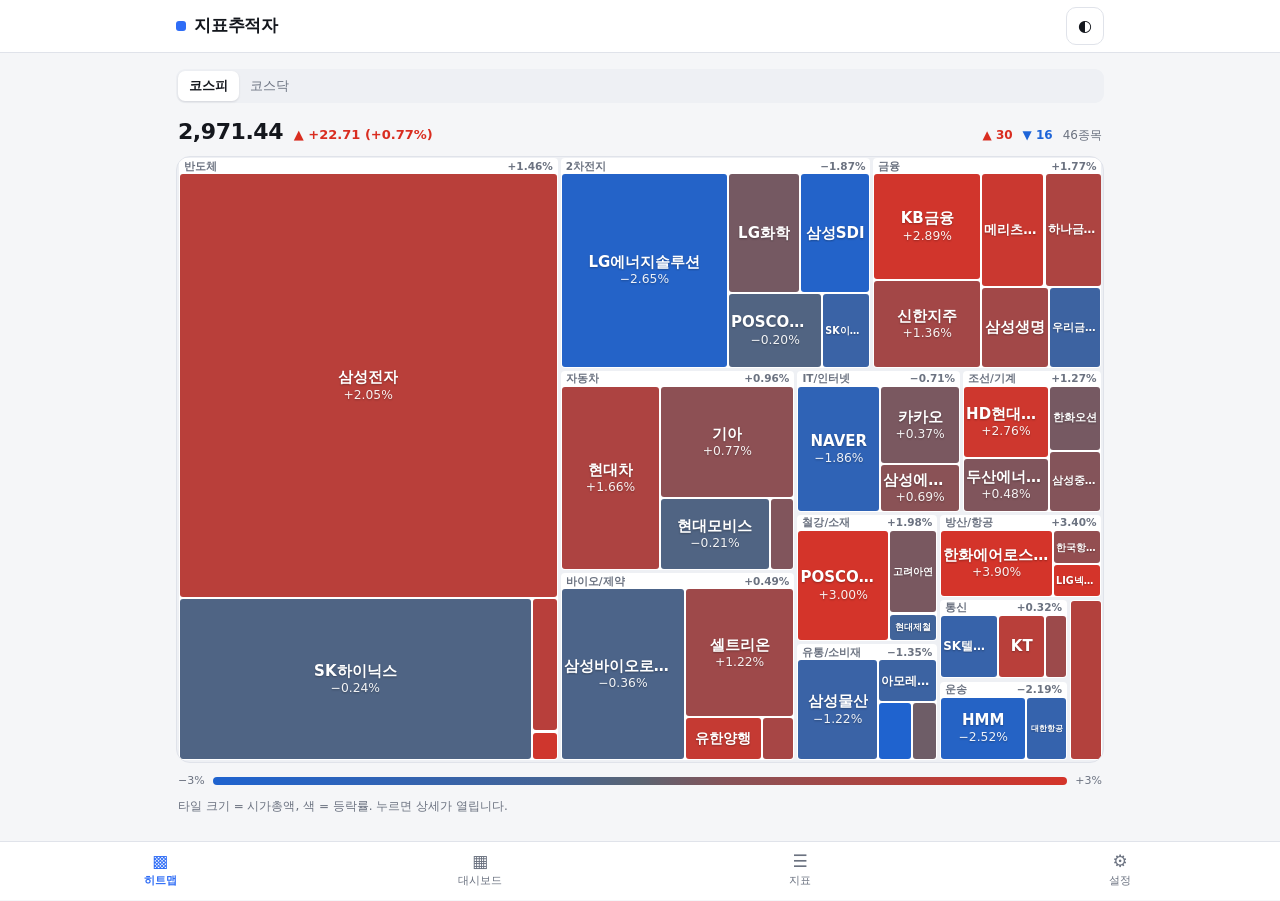
==== commit 2c315447: "히트맵을 첫 화면으로 추가 (코스피·코스닥) - 앱 진입 시 히트맵이 먼저 보이도록 탭 구성을 변경 (히트맵/대시보드/지표/설정) - 큰 틀은 코스피·코스닥 두 시장. 미국 시장은" ====
--- a/docs/index.html
+++ b/docs/index.html
@@ -40,8 +40,29 @@
   </header>
 
   <main id="main" class="main">
+    <!-- 히트맵 (첫 화면) -->
+    <section id="view-heatmap" class="view" role="tabpanel" aria-labelledby="tab-heatmap" tabindex="-1">
+      <div class="segmented segmented--wide" id="marketSegmented" role="group" aria-label="시장 선택">
+        <button type="button" data-market="kospi">코스피</button>
+        <button type="button" data-market="kosdaq">코스닥</button>
+      </div>
+
+      <div class="hm-summary" id="marketSummary"></div>
+
+      <div class="hm-board">
+        <div id="heatmap" class="hm-canvas"></div>
+      </div>
+
+      <div class="hm-legend" aria-hidden="true">
+        <span>−3%</span>
+        <span class="hm-legend__bar" id="legendBar"></span>
+        <span>+3%</span>
+      </div>
+      <p class="hm-note">타일 크기 = 시가총액, 색 = 등락률. 누르면 상세가 열립니다.</p>
+    </section>
+
     <!-- 대시보드 -->
-    <section id="view-dashboard" class="view" role="tabpanel" aria-labelledby="tab-dashboard" tabindex="-1">
+    <section id="view-dashboard" class="view" role="tabpanel" aria-labelledby="tab-dashboard" tabindex="-1" hidden>
       <div class="stat-row" id="statRow"></div>
 
       <h2 class="section-title">
@@ -96,6 +117,10 @@
           <span class="row__label">지표 수</span>
           <span class="row__value" id="metaCount">—</span>
         </div>
+        <div class="row">
+          <span class="row__label">히트맵 종목</span>
+          <span class="row__value" id="metaStocks">—</span>
+        </div>
       </div>
 
       <h2 class="section-title">저장된 항목</h2>
@@ -108,8 +133,13 @@
   </main>
 
   <nav class="tabbar" role="tablist" aria-label="주요 화면">
+    <button id="tab-heatmap" class="tab" role="tab" type="button"
+            aria-selected="true" aria-controls="view-heatmap" data-view="heatmap">
+      <span class="tab__glyph" aria-hidden="true">▩</span>
+      <span class="tab__label">히트맵</span>
+    </button>
     <button id="tab-dashboard" class="tab" role="tab" type="button"
-            aria-selected="true" aria-controls="view-dashboard" data-view="dashboard">
+            aria-selected="false" aria-controls="view-dashboard" data-view="dashboard" tabindex="-1">
       <span class="tab__glyph" aria-hidden="true">▦</span>
       <span class="tab__label">대시보드</span>
     </button>
--- a/docs/css/style.css
+++ b/docs/css/style.css
@@ -332,6 +332,165 @@
 .spark--down { color: var(--down); }
 .spark--flat { color: var(--flat); }
 
+/* --- 히트맵 ------------------------------------------------------------ */
+
+.segmented--wide {
+  display: grid;
+  grid-template-columns: 1fr 1fr;
+  margin-top: 4px;
+}
+.segmented--wide button { padding: 9px 12px; font-size: 14px; }
+
+.hm-summary {
+  display: flex;
+  align-items: baseline;
+  justify-content: space-between;
+  flex-wrap: wrap;
+  gap: 4px 12px;
+  margin: 12px 2px 8px;
+}
+
+.hm-summary__value {
+  margin-right: 6px;
+  font-size: 22px;
+  font-weight: 650;
+  font-variant-numeric: tabular-nums;
+  letter-spacing: -0.02em;
+}
+
+.hm-summary .delta { margin-top: 0; font-size: 13px; }
+
+.hm-summary__breadth {
+  display: flex;
+  gap: 10px;
+  font-size: 12px;
+  font-weight: 600;
+  font-variant-numeric: tabular-nums;
+}
+.hm-summary__count { color: var(--muted); font-weight: 400; }
+
+/* 히트맵 화면은 세로로 꽉 채운다. 위아래 요소가 자리를 잡고 남은 공간을
+   보드가 전부 가져가므로, 첫 화면에서 스크롤 없이 지도 전체가 보인다. */
+#view-heatmap {
+  display: flex;
+  flex-direction: column;
+  min-height: calc(100vh - 150px - env(safe-area-inset-top) - env(safe-area-inset-bottom));
+  min-height: calc(100dvh - 150px - env(safe-area-inset-top) - env(safe-area-inset-bottom));
+}
+
+.hm-board {
+  position: relative;
+  flex: 1 1 auto;
+  min-height: 300px;
+  max-height: 680px;
+  border: 1px solid var(--border);
+  border-radius: var(--radius);
+  overflow: hidden;
+  background: var(--surface-2);
+}
+
+.hm-canvas {
+  position: absolute;
+  inset: 0;
+}
+
+.hm-sector {
+  position: absolute;
+  border-radius: 4px;
+  background: var(--surface);
+  overflow: hidden;
+}
+
+.hm-sector__head {
+  display: flex;
+  align-items: center;
+  justify-content: space-between;
+  gap: 6px;
+  height: 17px;
+  padding: 0 5px;
+  font-size: 10.5px;
+  font-weight: 600;
+  color: var(--muted);
+  white-space: nowrap;
+  overflow: hidden;
+}
+/* 업종명이 길어도 등락률이 잘리지 않도록, 줄어드는 쪽은 업종명으로 고정한다. */
+.hm-sector__head > span:first-child {
+  min-width: 0;
+  overflow: hidden;
+  text-overflow: ellipsis;
+}
+.hm-sector__pct { flex: none; font-variant-numeric: tabular-nums; }
+
+.hm-tile {
+  position: absolute;
+  display: flex;
+  flex-direction: column;
+  align-items: center;
+  justify-content: center;
+  gap: 1px;
+  padding: 0 2px;
+  overflow: hidden;
+  color: #fff;
+  border: 0;
+  border-radius: 3px;
+  cursor: pointer;
+  line-height: 1.15;
+  text-shadow: 0 1px 2px rgb(0 0 0 / 30%);
+}
+.hm-tile:active { filter: brightness(1.15); }
+@media (hover: hover) {
+  .hm-tile:hover { outline: 2px solid #fff; outline-offset: -2px; }
+}
+
+.hm-tile__name {
+  max-width: 100%;
+  font-weight: 600;
+  white-space: nowrap;
+  overflow: hidden;
+  text-overflow: ellipsis;
+}
+.hm-tile__pct {
+  max-width: 100%;
+  font-variant-numeric: tabular-nums;
+  white-space: nowrap;
+  overflow: hidden;
+  opacity: 0.92;
+}
+
+.hm-legend {
+  display: flex;
+  align-items: center;
+  gap: 8px;
+  margin: 10px 2px 0;
+  font-size: 11px;
+  color: var(--muted);
+  font-variant-numeric: tabular-nums;
+}
+.hm-legend__bar {
+  flex: 1;
+  height: 8px;
+  border-radius: 4px;
+}
+
+.hm-note {
+  margin: 8px 2px 0;
+  font-size: 12px;
+  line-height: 1.5;
+  color: var(--muted);
+}
+/* 세로가 짧은 기기에서는 설명 문구를 접고 지도에 자리를 더 준다. */
+@media (max-height: 700px) {
+  .hm-note { display: none; }
+}
+
+.hm-swatch {
+  flex: none;
+  width: 22px;
+  height: 22px;
+  border-radius: 6px;
+}
+
 /* --- 검색 / 필터 ------------------------------------------------------- */
 
 .search {
@@ -601,6 +760,8 @@
 
 /* --- 스켈레톤 ---------------------------------------------------------- */
 
+.skeleton--fill { height: 100%; border-radius: 0; }
+
 .skeleton {
   height: 132px;
   background: var(--surface);
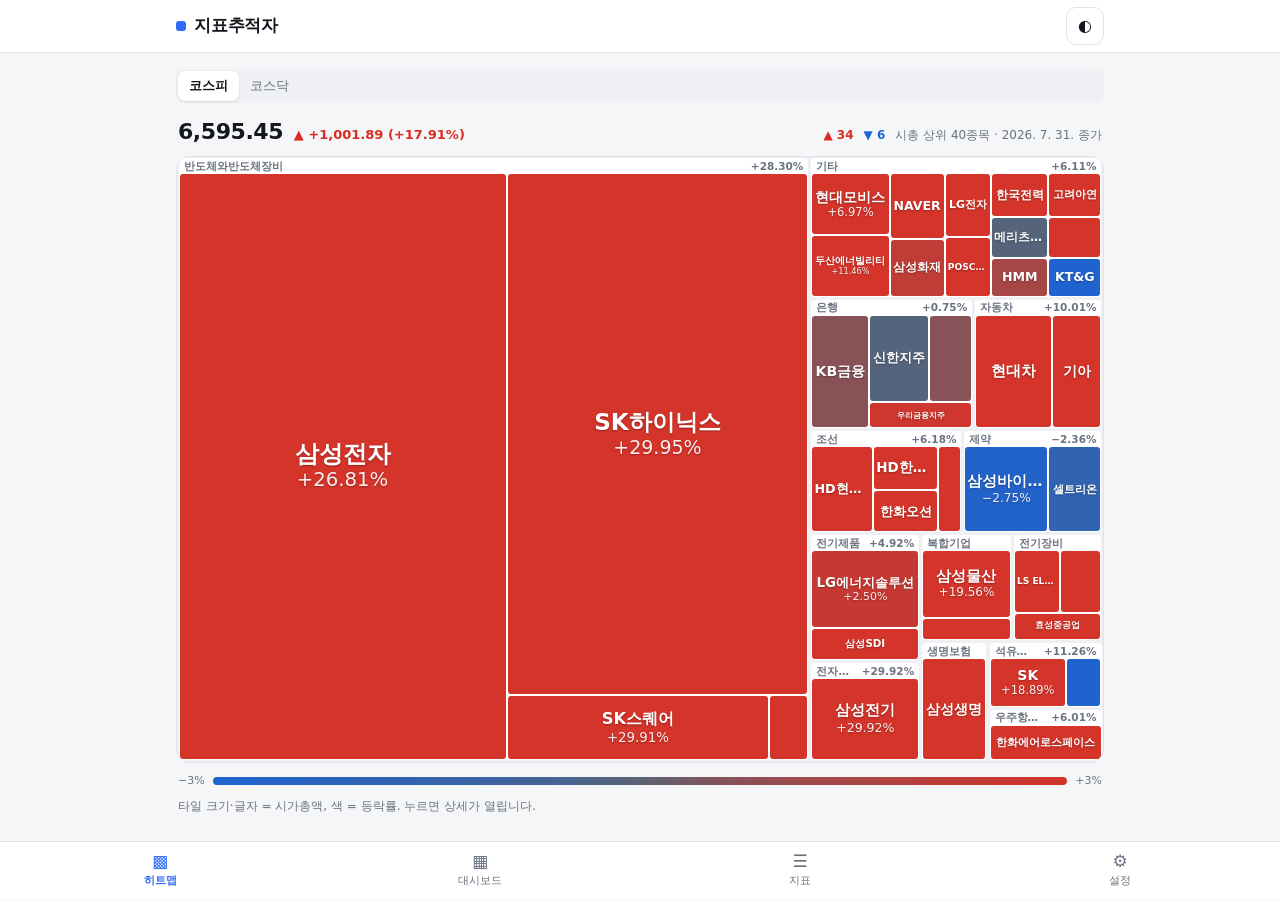
==== commit 0d7a292b: "샘플 데이터를 실제 시세로 교체하고 자동 갱신 추가 - scripts/ 에 수집 파이프라인 추가 (표준 라이브러리만, 인증키 불필요)   - 종목·지수: 네이버 금융 모바일 API" ====
--- a/docs/index.html
+++ b/docs/index.html
@@ -58,7 +58,7 @@
         <span class="hm-legend__bar" id="legendBar"></span>
         <span>+3%</span>
       </div>
-      <p class="hm-note">타일 크기 = 시가총액, 색 = 등락률. 누르면 상세가 열립니다.</p>
+      <p class="hm-note">타일 크기·글자 = 시가총액, 색 = 등락률. 누르면 상세가 열립니다.</p>
     </section>
 
     <!-- 대시보드 -->
@@ -121,6 +121,10 @@
           <span class="row__label">히트맵 종목</span>
           <span class="row__value" id="metaStocks">—</span>
         </div>
+        <div class="row">
+          <span class="row__label">수집 시각</span>
+          <span class="row__value" id="metaFetchedAt">—</span>
+        </div>
       </div>
 
       <h2 class="section-title">저장된 항목</h2>
@@ -128,7 +132,11 @@
         <button id="resetPins" class="btn btn--danger" type="button">즐겨찾기 초기화</button>
       </div>
 
-      <p class="foot">지표추적자 · 표시된 값은 샘플 데이터이며 실제 시세가 아닙니다.</p>
+      <p class="foot">
+        지표추적자 · 시세는 네이버 금융, 해외 지표는 Yahoo Finance·FRED 에서 받아
+        평일 장 마감 후 갱신합니다. 실시간이 아니며 지연·오류가 있을 수 있으니
+        투자 판단의 근거로 삼지 마세요.
+      </p>
     </section>
   </main>
 
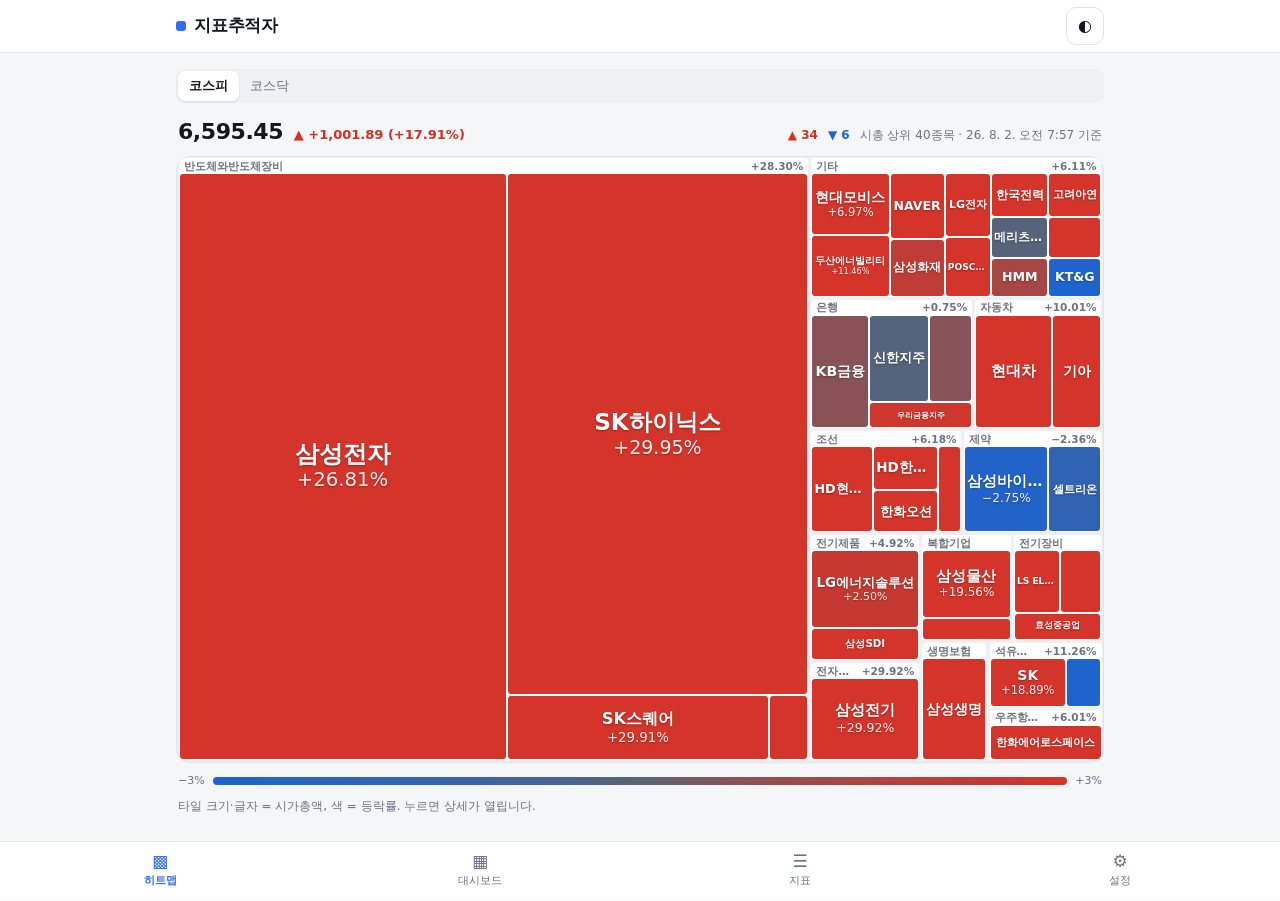
==== commit 1e7aefff: "장중 10분마다 시세 갱신 추가 체결 즉시 반영되는 실시간은 정적 사이트에서 불가능하다. 네이버는 Origin 헤더가 붙으면 403, Yahoo 는 CORS 헤더를 주지 않아 브라" ====
--- a/docs/index.html
+++ b/docs/index.html
@@ -133,8 +133,9 @@
       </div>
 
       <p class="foot">
-        지표추적자 · 시세는 네이버 금융, 해외 지표는 Yahoo Finance·FRED 에서 받아
-        평일 장 마감 후 갱신합니다. 실시간이 아니며 지연·오류가 있을 수 있으니
+        지표추적자 · 시세는 네이버 금융, 해외 지표는 Yahoo Finance·FRED 에서 받습니다.
+        평일 장중(09:00–15:30)에는 10분마다, 마감 후 한 번 더 갱신합니다.
+        체결 즉시 반영되는 실시간 시세가 아니며 지연·오류가 있을 수 있으니
         투자 판단의 근거로 삼지 마세요.
       </p>
     </section>
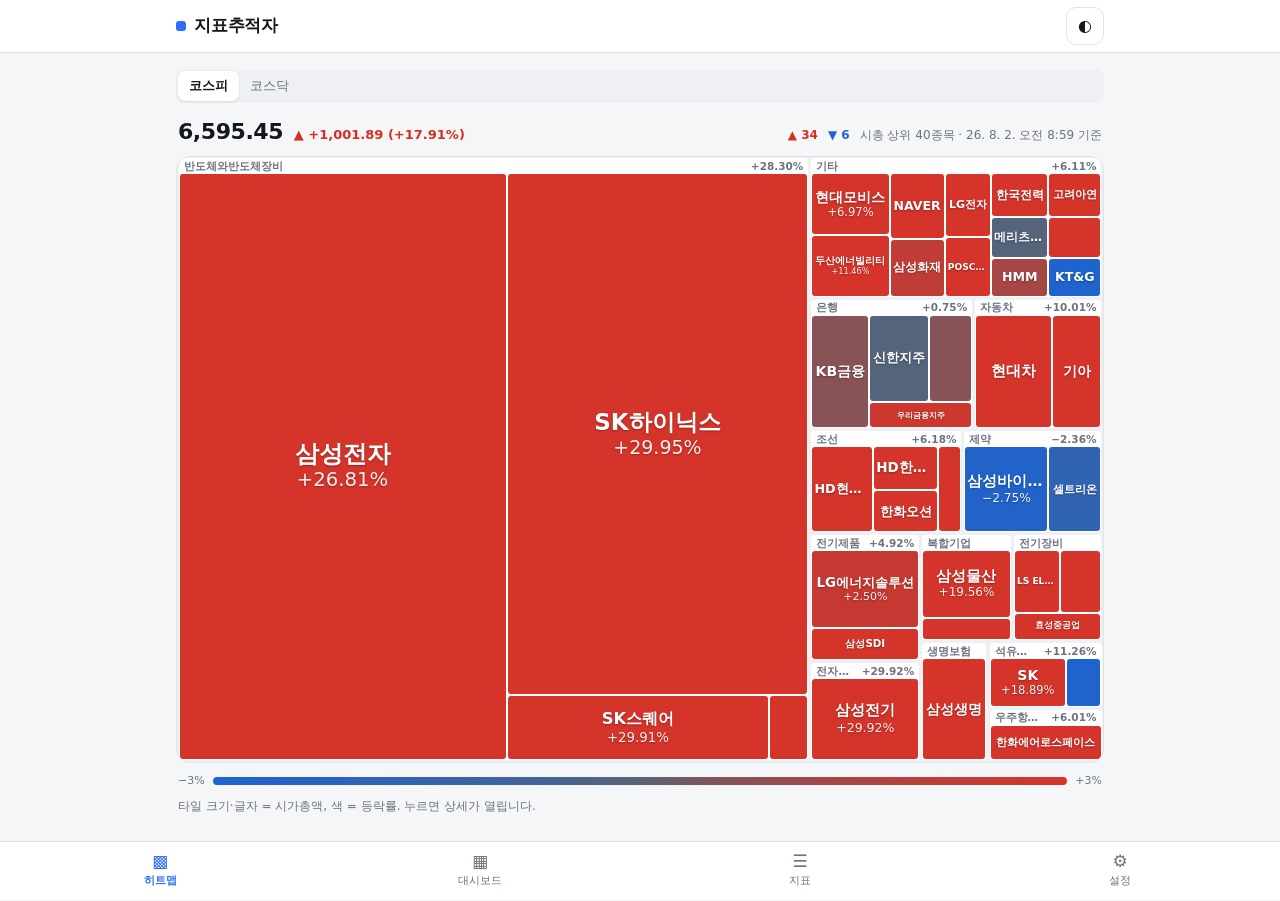
==== commit 529d1750: "한국 CPI 출처를 FRED에서 IMF(DBnomics)로 교체" ====
--- a/docs/index.html
+++ b/docs/index.html
@@ -141,6 +141,7 @@
     </section>
   </main>
 
+
   <nav class="tabbar" role="tablist" aria-label="주요 화면">
     <button id="tab-heatmap" class="tab" role="tab" type="button"
             aria-selected="true" aria-controls="view-heatmap" data-view="heatmap">
